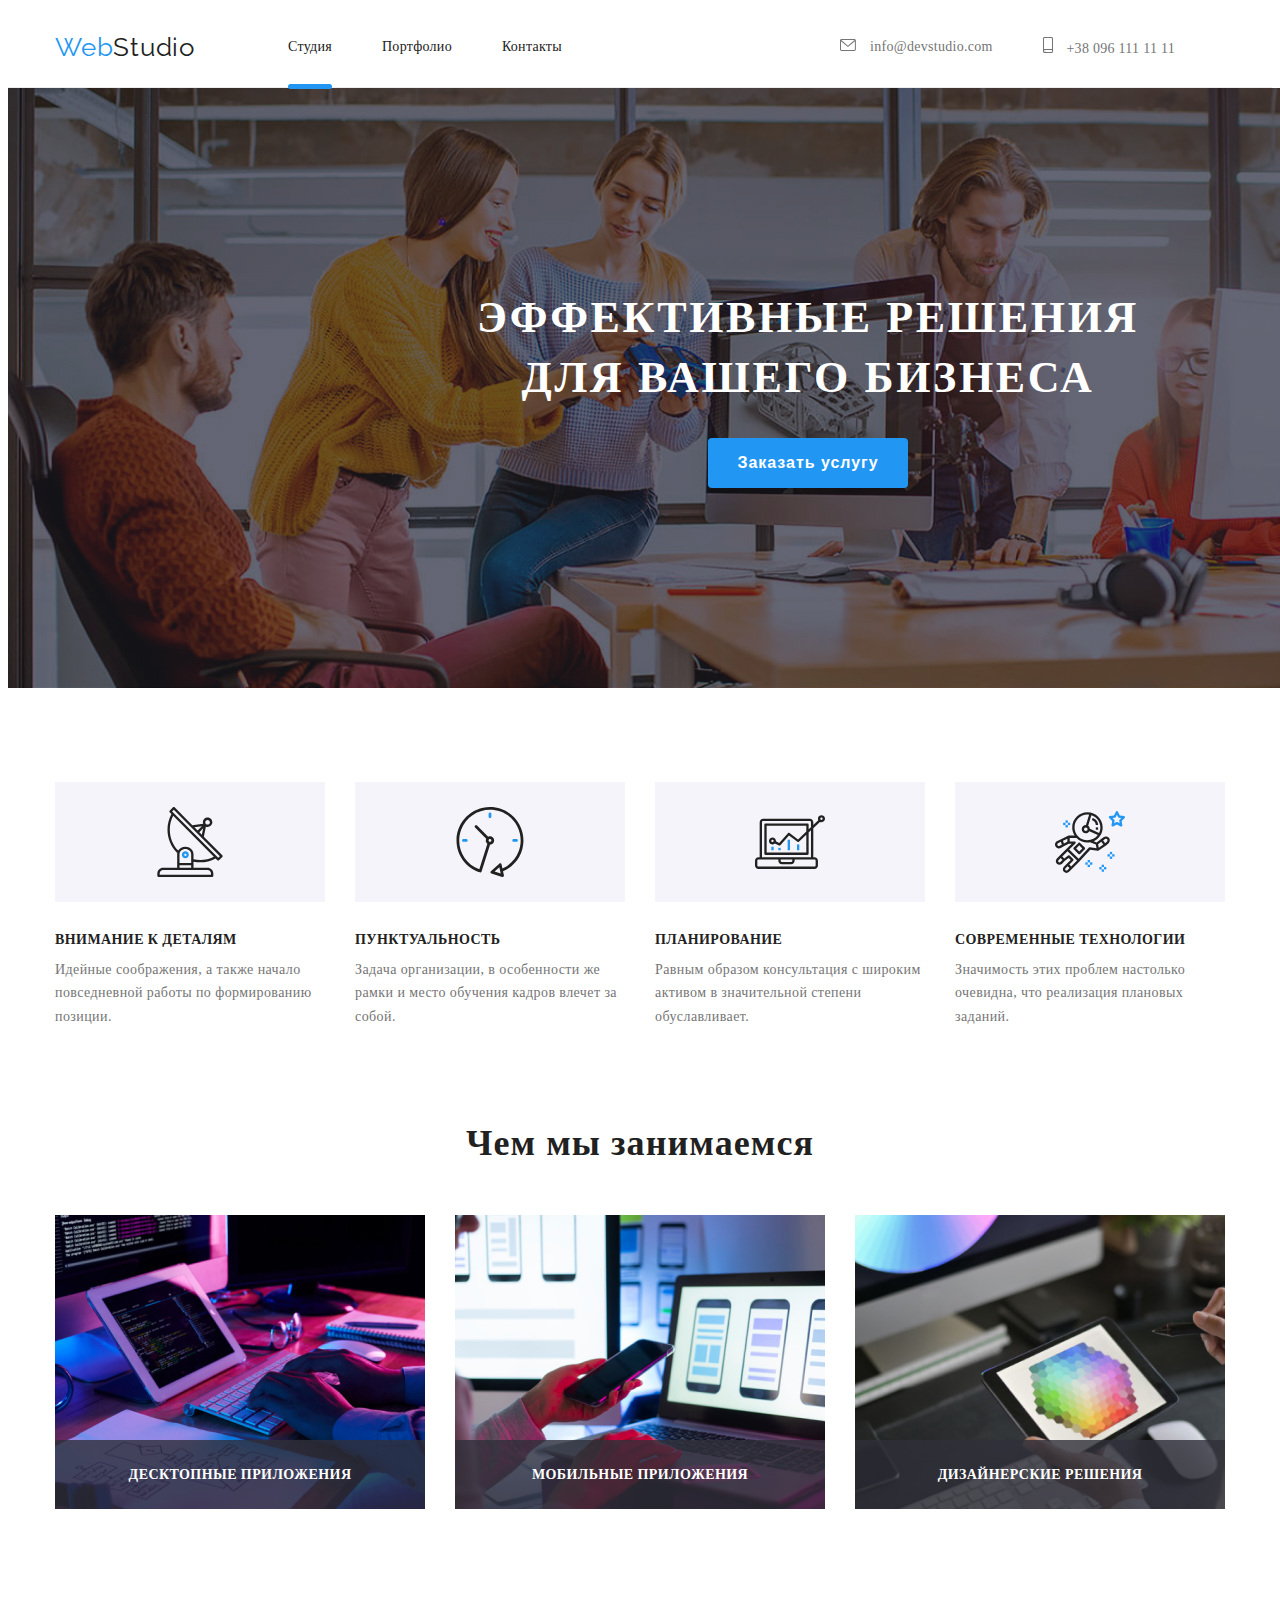
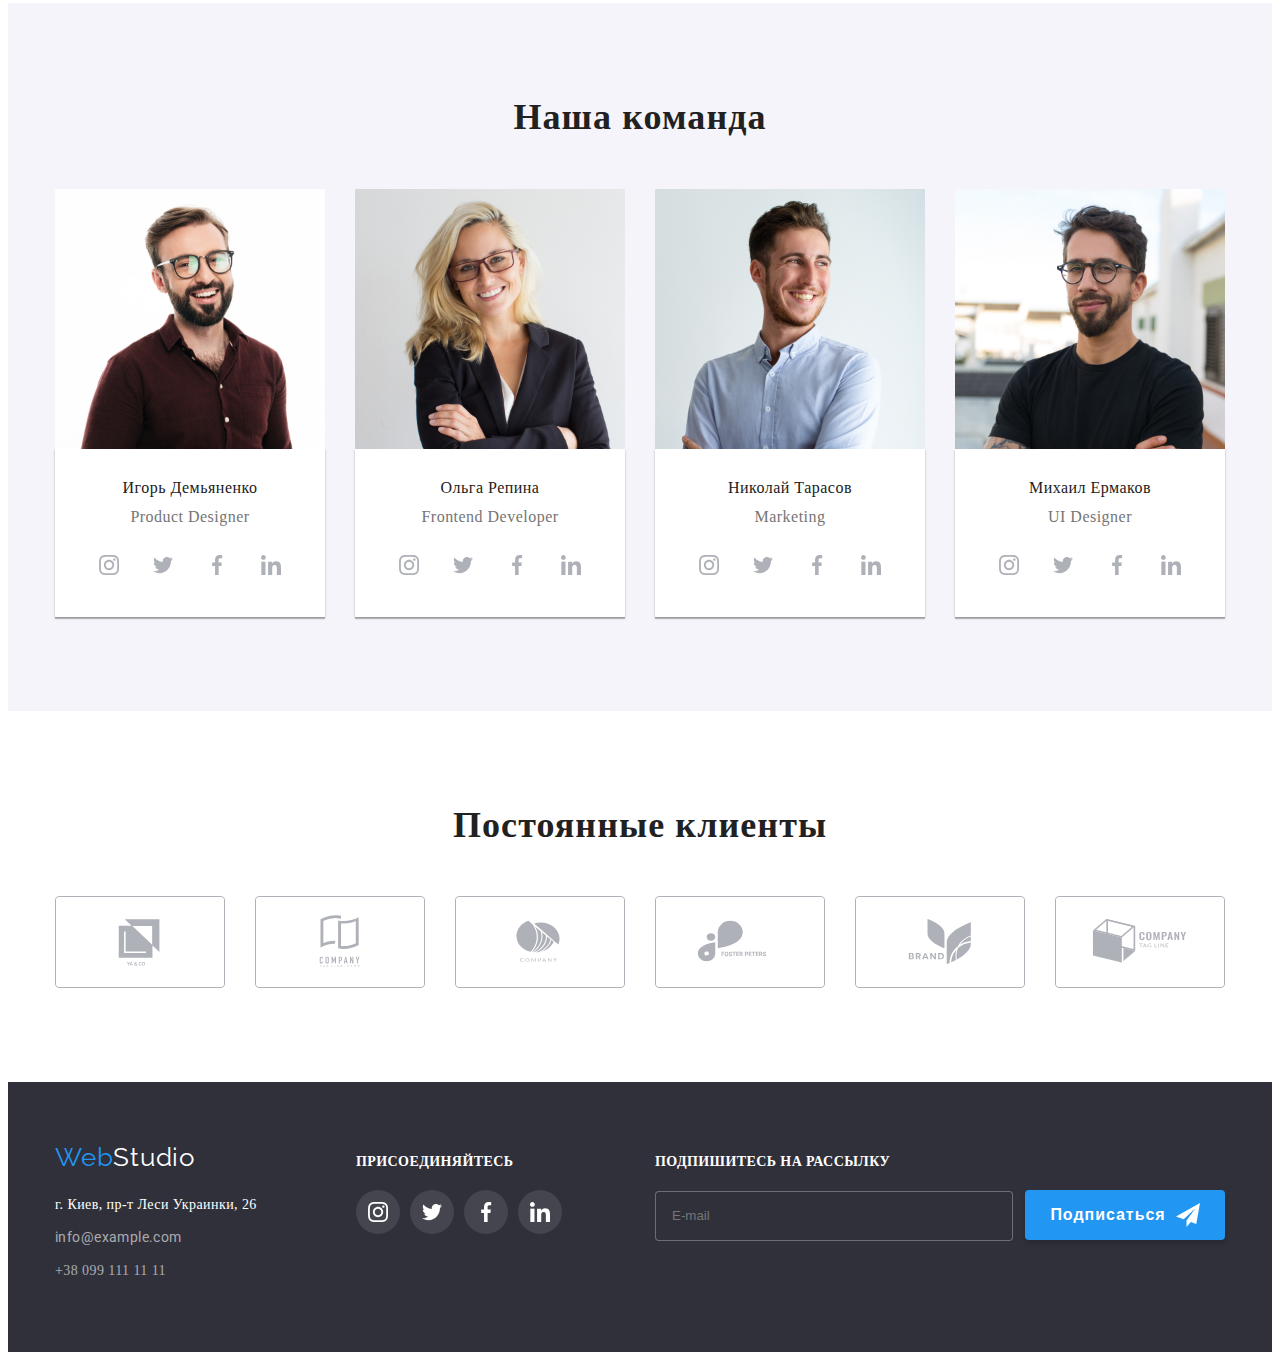
==== index.html @ 3a4ba3d2 "SASS start" ====
<!DOCTYPE html>
<html lang="en">
  <head>
    <meta charset="UTF-8" />
    <meta http-equiv="X-UA-Compatible" content="IE=edge" />
    <meta name="viewport" content="width=<device-width>, initial-scale=1.0" />
    <title>Document</title>
    <link
      rel="stylesheet"
      href="https://cdnjs.cloudflare.com/ajax/libs/modern-normalize/1.1.0/modern-normalize.min.css"
      integrity="sha512-wpPYUAdjBVSE4KJnH1VR1HeZfpl1ub8YT/NKx4PuQ5NmX2tKuGu6U/JRp5y+Y8XG2tV+wKQpNHVUX03MfMFn9Q=="
      crossorigin="anonymous"
      referrerpolicy="no-referrer"
    />
    <link
      href="https://fonts.googleapis.com/css2?family=Raleway:wght@700&family=Roboto:wght@400;500;700;900&display=swap"
      rel="stylesheet"
    />
    <link rel="stylesheet" href="./css/main.min.css"/>
  </head>
  <body>
      <header class="header">
      <div class="conteiner">
        <div class="header__wrap">
          <a class="logo link" href="WebStudio"
            >Web<span class="logo__text">Studio</span>
          </a>
          <nav class="header__nav">
            <ul class="header__nav-list list">
              <li class="header__nav-item link current">
                <a href="./index.html" class="header__nav-link link current"
                  >Студия</a
                >
              </li>
              <li class="header__nav-item link">
                <a href="./portfolio.html" class="header__nav-link link "
                  >Портфолио</a
                >
              </li>
              <li class="header__nav-item link">
                <a href="" class="header__nav-link link">Контакты</a>
              </li>
            </ul>
          </nav>
          <ul class="header__contacts list">
            <li>
              <a class="header__contacts-link link" href="mailto:info@devstudio.com">
                <svg class="header-icon" width="16" height="12">
                  <use href="./img/icons.svg#icon-envelope"></use>
                </svg>
                info@devstudio.com
              </a>
            </li>
            <li>
              <a class="header__contacts-link link" href="tel:+380961111111">
                <svg class="header-icon" width="10" height="16">
                  <use href="./img/icons.svg#icon-smartphone"></use>
                </svg>
                +38 096 111 11 11
              </a>
            </li>
          </ul>
        </div>
      </div>
    </header>
    <main>
      <div class="hero-right">
        <section class="hero">
          <h1 class="hero__title">Эффективные решения для вашего бизнеса</h1>
          <button class="hero-btn" type="button" data-modal-open>
            Заказать услугу
          </button>
        </section>
      </div>
      <section class="plan">
        <div class="conteiner">
          <h2 class="visually-hidden">Примеры работ</h2>

          <ul class="plan-list">
            <li class="plan-list__item list">
              <div class="plan-list__item-box">
                <svg class="comics-item-icon" width="70" height="70">
                  <use href="./img/icons.svg#icon-antenna"></use>
                </svg>
              </div>

              <h3 class="plan-list__item-pre-text">Внимание к деталям</h3>
              <p class="plan-list__item-text">
                Идейные соображения, а также начало повседневной работы по
                формированию позиции.
              </p>
            </li>
            <li class="plan-list__item list">
              <div class="plan-list__item-box">
                <svg class="comics-item-icon" width="70" height="70">
                  <use href="./img/icons.svg#icon-clock"></use>
                </svg>
              </div>
              <h3 class="plan-list__item-pre-text">Пунктуальность</h3>
              <p class="plan-list__item-text">
                Задача организации, в особенности же рамки и место обучения
                кадров влечет за собой.
              </p>
            </li>
            <li class="plan-list__item list">
              <div class="plan-list__item-box">
                <svg class="comics-item-icon" width="70" height="70">
                  <use href="./img/icons.svg#icon-diagram"></use>
                </svg>
              </div>
              <h3 class="plan-list__item-pre-text">Планирование</h3>
              <p class="plan-list__item-text">
                Равным образом консультация с широким активом в значительной
                степени обуславливает.
              </p>
            </li>
            <li class="plan-list__item list">
              <div class="plan-list__item-box">
                <svg class="comics-item-icon" width="70" height="70">
                  <use href="./img/icons.svg#icon-astronaut"></use>
                </svg>
              </div>
              <h3 class="plan-list__item-pre-text">Современные технологии</h3>
              <p class="plan-list__item-text">
                Значимость этих проблем настолько очевидна, что реализация
                плановых заданий.
              </p>
            </li>
          </ul>
        </div>
      </section>
      <section class="pikchers-link">
        <div class="conteiner">
          <h2 class="comand__title">Чем мы занимаемся</h2>
          <ul class="pikchers">
            <li class="pikchers__link list">
              <div class="pikchers__link-wrap">
              <img
                class="pikchers__link-photo"
                src="./img/img1.jpg"
                alt="фото компа"
                width="370"
              />
              <p class="pikchers__link-text">Десктопные приложения</p>
              </div>
            </li>
            <li class="pikchers__link list">
          <div class="pikchers__link-wrap">
              <img
                class="pikchers__link-photo"
                src="./img/img22.jpg"
                alt="фото мобильного телефона"
                width="370"
              />
              <p class="pikchers__link-text">Мобильные приложения</p>
              </div>
            </li>
            <li class="apikchers__link list">
              <div class="pikchers__link-wrap">
              <img
                class="pikchers__link-photo"
                src="./img/img33.jpg"
                alt="фото планшета"
                width="370"
              />
              <p class="pikchers__link-text">Дизайнерские решения</p>
              </div>
            </li>
          </ul>
        </div>
      </section>
      <section class="comand">
        <div class="conteiner">
          <p class="comand__title">Наша команда</p>
          <ul class="comand-list">
            <li class="comand-list__item list">
              <img
                class="photo-two"
                src="./img/imgphoto1.jpg"
                alt="фото Игорь Демьяненко"
                width="270"
              />
              <div class="comand-list__item-wrap">
                <h3 class="comand-list__item-people">Игорь Демьяненко</h3>
                <p class="comand-list__item-profession">Product Designer</p>
                <ul class="comand-list__social list">
                  <li class="social__item">
                    <a href="" class="social__link">
                      <svg class="social__icon" width="20" height="20">
                        <use href="./img/icons.svg#icon-instagram"></use>
                      </svg>
                    </a>
                  </li>
                  <li class="social__item">
                    <a href="" class="social__link">
                      <svg class="social__icon" width="20" height="20">
                        <use href="./img/icons.svg#icon-twitter"></use>
                      </svg>
                    </a>
                  </li>
                  <li class="social__item">
                    <a href="" class="social__link">
                      <svg class="social__icon" width="20" height="20">
                        <use href="./img/icons.svg#icon-facebook1"></use>
                      </svg>
                    </a>
                  </li>
                  <li class="social__item">
                    <a href="" class="social__link">
                      <svg class="social__icon" width="20" height="20">
                        <use href="./img/icons.svg#icon-linkedin"></use>
                      </svg>
                    </a>
                  </li>
                </ul>
              </div>
            </li>
            <li class="comand-list__item list">
              <img
                class="photo-two"
                src="./img/imgphoto2.jpg"
                alt="фото Ольги Репиной"
                width="270"
              />
              <div class="comand-list__item-wrap">
                <h3 class="comand-list__item-people">Ольга Репина</h3>
                <p class="comand-list__item-profession">Frontend Developer</p>
                <ul class="comand-list__social list">
                  <li class="social__item">
                    <a href="" class="social__link">
                      <svg class="social__icon" width="20" height="20">
                        <use href="./img/icons.svg#icon-instagram"></use>
                      </svg>
                    </a>
                  </li>
                  <li class="social__item">
                    <a href="" class="social__link">
                      <svg class="social__icon" width="20" height="20">
                        <use href="./img/icons.svg#icon-twitter"></use>
                      </svg>
                    </a>
                  </li>
                  <li class="social__item">
                    <a href="" class="social__link">
                      <svg class="social__icon" width="20" height="20">
                        <use href="./img/icons.svg#icon-facebook1"></use>
                      </svg>
                    </a>
                  </li>
                  <li class="social__item">
                    <a href="" class="social__link">
                      <svg class="social__icon" width="20" height="20">
                        <use href="./img/icons.svg#icon-linkedin"></use>
                      </svg>
                    </a>
                  </li>
                </ul>
              </div>
            </li>
            <li class="comand-list__item list">
              <img
                class="photo-two"
                src="img/imgphoto3.jpg"
                alt="фото Николая Тарасова"
                width="270"
              />
              <div class="comand-list__item-wrap">
                <h3 class="comand-list__item-people">Николай Тарасов</h3>
                <p class="comand-list__item-profession">Marketing</p>
                <ul class="comand-list__social list">
                  <li class="social__item">
                    <a href="" class="social__link">
                      <svg class="social__icon" width="20" height="20">
                        <use href="./img/icons.svg#icon-instagram"></use>
                      </svg>
                    </a>
                  </li>
                  <li class="social__item">
                    <a href="" class="social__link">
                      <svg class="social__icon" width="20" height="20">
                        <use href="./img/icons.svg#icon-twitter"></use>
                      </svg>
                    </a>
                  </li>
                  <li class="social__item">
                    <a href="" class="social__link">
                      <svg class="social__icon" width="20" height="20">
                        <use href="./img/icons.svg#icon-facebook1"></use>
                      </svg>
                    </a>
                  </li>
                  <li class="social__item">
                    <a href="" class="social__link">
                      <svg class="social__icon" width="20" height="20">
                        <use href="./img/icons.svg#icon-linkedin"></use>
                      </svg>
                    </a>
                  </li>
                </ul>
              </div>
            </li>
            <li class="comand-list__item list">
              <img
                class="photo-two"
                src="img/imgphoto4.jpg"
                alt="фото Михаила Ермакова"
                width="270"
              />
              <div class="comand-list__item-wrap">
                <h3 class="comand-list__item-people">Михаил Ермаков</h3>
                <p class="comand-list__item-profession">UI Designer</p>
                <ul class="comand-list__social list">
                  <li class="social__item">
                    <a href="" class="social__link">
                      <svg class="social__icon" width="20" height="20">
                        <use href="./img/icons.svg#icon-instagram"></use>
                      </svg>
                    </a>
                  </li>
                  <li class="social__item">
                    <a href="" class="social__link">
                      <svg class="social__icon" width="20" height="20">
                        <use href="./img/icons.svg#icon-twitter"></use>
                      </svg>
                    </a>
                  </li>
                  <li class="social__item">
                    <a href="" class="social__link">
                      <svg class="social__icon" width="20" height="20">
                        <use href="./img/icons.svg#icon-facebook1"></use>
                      </svg>
                    </a>
                  </li>
                  <li class="social__item">
                    <a href="" class="social__link">
                      <svg class="social__icon" width="20" height="20">
                        <use href="./img/icons.svg#icon-linkedin"></use>
                      </svg>
                    </a>
                  </li>
                </ul>
              </div>
            </li>
          </ul>
        </div>
      </section>
      <section class="client">
        <div class="conteiner">
          <h2 class="comand__title">Постоянные клиенты</h2>
          <ul class="client-constant list">
            <li class="client-constant__iteam">
              <a href="" class="client-constant__iteam-link">
                <svg class="client-constant__iteam-icon" width="106" height="60">
                  <use href="./img/icons.svg#icon-client1"></use>
                </svg>
              </a>
            </li>
            <li class="client-constant__iteam">
              <a href="" class="client-constant__iteam-link">
                <svg class="client-constant__iteam-icon" width="106" height="60">
                  <use href="./img/icons.svg#icon-client2"></use>
                </svg>
              </a>
            </li>
            <li class="client-constant__iteam">
              <a href="" class="client-constant__iteam-link">
                <svg class="client-constant__iteam-icon" width="106" height="60">
                  <use href="./img/icons.svg#icon-client3"></use>
                </svg>
              </a>
            </li>
            <li class="client-constant__iteam">
              <a href="" class="client-constant__iteam-link">
                <svg class="client-constant__iteam-icon" width="106" height="60">
                  <use href="./img/icons.svg#icon-client4"></use>
                </svg>
              </a>
            </li>
            <li class="client-constant__iteam">
              <a href="" class="client-constant__iteam-link">
                <svg class="client-constant__iteam-icon" width="106" height="60">
                  <use href="./img/icons.svg#icon-client5"></use>
                </svg>
              </a>
            </li>
            <li class="client-constant__iteam">
              <a href="" class="client-constant__iteam-link">
                <svg class="client-constant__iteam-icon" width="106" height="60">
                  <use href="./img/icons.svg#icon-client6"></use>
                </svg>
              </a>
            </li>
          </ul>
        </div>
      </section>
    </main>
    <footer class="footer">
        <div class="footer-conteiner">
            <div class="footer__adress">
                <a class="logo link" href="WebStudio">Web<span class="logo__footer">Studio</span></a>
                <address class="footer-contact">
                    <ul class="footer-contact__item list">
                        <li class="footer-contact__link">
                            г. Киев, пр-т Леси Украинки, 26 <br />
                        </li>
                        <li class="footer-contact__link">
                            <a class="address-header-mailto link" href="mailto:info@example.com">info@example.com</a><br />
                        </li>
                        <li class="footer-contact__link">
                            <a class="address-header-tel link" href="tel:+380991111111">+38 099 111 11 11</a>
                        </li>
                    </ul>
            </div>
    
    
            <div class="footer-social">
                <h2 class="footer-social__text">присоединяйтесь</h2>
                <ul class="footer-item list ">
                    <li class="footer-item__list">
                        <a href="" class="footer-item__list-wrap">
                            <svg class="address-icons-icon" width="20" height="20">
                                <use href="./img/icons.svg#icon-instagram">
                                </use>
                            </svg>
                        </a>
                    </li>
                    <li class="footer-item__list">
                        <a href="" class="footer-item__list-wrap">
                            <svg class="address-icons-icon" width="20" height="20">
                                <use href="./img/icons.svg#icon-twitter">
                                </use>
                            </svg>
                        </a>
                    </li>
                    <li class="footer-item__list">
                        <a href="" class="footer-item__list-wrap">
                            <svg class="address-icons-icon" width="20" height="20">
                                <use href="./img/icons.svg#icon-facebook1">
                                </use>
                            </svg>
                        </a>
                    </li>
                    <li class="footer-item__list">
                        <a href="" class="footer-item__list-wrap">
                            <svg class="address-icons-icon" width="20" height="20">
                                <use href="./img/icons.svg#icon-linkedin">
                                </use>
                            </svg>
                        </a>
                    </li>
                </ul>
            </div>
            <div class="footer-email">
              <h2 class="footer-social__text">Подпишитесь на рассылку</h2>
              <div class="footer-email__item">
              <input
               type="text"
               name placeholder="E-mail"
               class="input-mailing">
                <button type="submit"class=" hero-btn" >Подписаться
                <svg class="address-icons-plane" width="24" height="24">
                                <use href="./img/icons.svg#icon-plane">
                                </use>
                            </svg>
                            </button>
              </div>
        </div>
    </footer>
    
    <div class="backdrope is-hidden" data-modal>
      <div class="modal">
        <button data-modal-close type="button" class="modal-close">
          <svg class="close-icon" width="18" height="18">
            <use href="./img/icons.svg#icon-close"></use>
          </svg>
        </button>


        <!-- Заполнение модального окна --->


        <p class="modal__title">Оставьте свои данные, мы вам перезвоним</p>
        <form action="#" class="modal-form">
          <div class="modal-form-field">
          <label for="user-name" class="modal__title-input-text">Имя</label>
          
          <div class="modal__title-input-team">
          <input
          type="text"
          minlength="2"
          name="user-name"
          class="modal__title-input-link"
          required="required"
          placeholder=""
          id="user-name"
          />
          <svg class="modal__title-input-icon" width="18" height="18">
            <use href="./img/icons.svg#icon-person">
            </use>
          </svg>
          </div>
          
          <label class="modal__title-input-text">Телефон
            <div class="modal__title-input-team">
          <input
          type="tel"
          name="user-tel"
          class="modal__title-input-link"
          required="required"
          placeholder=""
          />
          <svg class="modal__title-input-icon" width="18" height="18">
            <use href="./img/icons.svg#icon-telefon">
            </use>
          </svg>
          </div>
          </label>
          <div>
          <label for="user-email" class="modal__title-input-text">Почта</label>
          <div class="modal__title-input-team">
          <input
          type="text"
          name="user-email"
          class="modal__title-input-link"
          placeholder=""
          id="user-email"
          />
          <svg class="modal__title-input-icon" width="18" height="18">
            <use href="./img/icons.svg#icon-envelopblack">
            </use>
          </svg>
          </div>
          </div>
          

          <label for="user-text" class="modal__title-input-text">Комментарий</label>
          <div class="modal__title-input-team">
          <textarea 
          name="user-text" 
          id="user-text"
          class="modal__title-link-text"
          placeholder="Введите текст"
          ></textarea>
          </div>
          <div class="modal__title-field">

              <input
                type="checkbox"
                name="policy"
                class="modal-check visually-hidden"
                id="modal-check"
              />
              <label for="modal-check" class="modal__check-text">Соглашаюсь с рассылкой и принимаю
           <a class="modal__check-text-color" href="">Условия договора</a></label>
          </div>
          <button type="submit" class="hero-btn-btn">Отправить</button>
        </form>
      </div>
    </div>
    
    <script src="./JS/modal.js"></script>
  </body>
</html>
---- css/main.min.css ----
:root{--main-title-color: #ffffff;--second-title-color: #2f303a;--first-text-color: #ffffff;--second-text-color: #212121;--third-text-color: #757575;--fourth-text-color: #212121;--six-text-color: rgba(255, 255, 255, 0.6);--first-button-color: #ffffff;--second-button-color: #2196f3;--first-header-text-color: #2196f3;--second-header-text-color: #212121;--transition: 0.25s cubic-bezier(0.6, -0.28, 0.735, 0.045)}.visually-hidden{position:absolute;width:1px;height:1px;margin:-1px;padding:0;overflow:hidden;border:0;clip:rect(0 0 0 0)}.list{list-style:none}.link{text-decoration:none}p,h1,h2,h3,h4,h5,h6{margin:0}ul{margin:0;padding:0}img{display:block;max-width:100%;height:auto}*,*::after,*::before{box-sizing:border-box}.conteiner{width:1200px;padding-left:15px;padding-right:15px;margin:0 auto}.conteiner{width:1200px;padding-left:15px;padding-right:15px;margin:0 auto}.comand__title{font-weight:bold;font-size:36px;line-height:1.16;text-align:center;letter-spacing:.03em;color:var(--second-text-color);justify-content:center;margin-bottom:50px}.hero-btn{font-weight:bold;font-size:16px;line-height:1.87;letter-spacing:.06em;color:var(--first-text-color);cursor:pointer;width:200px;height:50px;left:700px;top:430px;border-radius:4px;background:var(--second-button-color);box-shadow:0px 4px 4px rgba(0,0,0,.15);margin:0 auto;display:flex;border:none;justify-content:center;align-items:center;transition:.25s cubic-bezier(0.6, -0.28, 0.735, 0.045)}.hero-btn:hover,.hero-btn:focus{color:--first-button-color;background-color:--first-button-color}.hero-btn-btn{font-weight:bold;font-size:16px;line-height:1.87;letter-spacing:.06em;color:var(--first-text-color);cursor:pointer;width:200px;height:50px;left:700px;top:430px;border-radius:4px;background:var(--second-button-color);box-shadow:0px 4px 4px rgba(0,0,0,.15);margin:0 auto;display:flex;border:none;justify-content:center;align-items:center;transition:.25s cubic-bezier(0.6, -0.28, 0.735, 0.045);margin-top:30px}.backdrope{width:100vw;height:100vh;background-color:rgba(105,105,105,.301);position:fixed;top:0;left:0;opacity:1;transition:250ms,visibility 250ms}.backdrope.is-hidden .modal{transform:translate(-50%, -50%) scale(0.7)}.modal{padding:40px;width:528px;min-height:581px;background-color:var(--main-title-color);border-radius:4px;position:absolute;top:50%;left:50%;transform:scale(1) translate(-50%, -50%);transition:transform 250ms;box-sizing:border-box}.modal-close{position:absolute;top:10px;right:10px;width:30px;height:30px;background-color:transparent;border:1px solid #999;border-radius:50%;display:flex;align-items:center;justify-content:center;box-sizing:border-box;cursor:pointer;color:var(--second-button-color)}.modal-close:hover,.modal-close:focus{fill:currentColor;border:1px solid var(--accent-color)}.icon-close{position:absolute}.backdrope.is-hidden.modal{transform:scale(1.5)}.is-hidden{visibility:hidden;opacity:0;pointer-events:none}.modal{padding:40px}.modal__title{font-size:19px;font-weight:bold;line-height:1.15;text-align:center;letter-spacing:.03em;color:var(--second-header-text-color);margin-bottom:12px;display:inline-block}.modal__title-field{margin-bottom:70px;margin:0 auto;position:relative}.modal__title-input-icon{position:absolute;top:50%;transform:translateY(-50%);left:15px;transition:var(--transition)}.modal__title-input-link{width:100%;height:40px;border:1px solid rgba(33,33,33,.2);border-radius:4px;padding-right:41px;padding-left:39px;box-sizing:border-box;outline:none;background-color:transparent;color:teal;transition:var(--transition)}.modal__title-input-link:focus+.imput-icon{fill:var(--second-button-color)}.modal__title-input-link:focus{border-color:var(--second-button-color)}.modal__title-input-link::-moz-placeholder{font-size:14px;color:var(--second-header-text-color);opacity:.7}.modal__title-input-link:-ms-input-placeholder{font-size:14px;color:var(--second-header-text-color);opacity:.7}.modal__title-input-link::placeholder{font-size:14px;color:var(--second-header-text-color);opacity:.7}.modal__title-link-text{width:100%;height:120px;border:1px solid rgba(33,33,33,.2);border-radius:4px;padding:10px;outline:none;resize:none;box-sizing:border-box;background-color:transparent;color:teal;transition:var(--transition)}.modal__title-link-text:focus{border-color:var(--second-button-color)}.modal__title-link-text::-moz-placeholder{font-size:14px;color:var(--second-header-text-color);opacity:.7}.modal__title-link-text:-ms-input-placeholder{font-size:14px;color:var(--second-header-text-color);opacity:.7}.modal__title-link-text::placeholder{font-size:14px;color:var(--second-header-text-color);opacity:.7}.modal__title-input-team{position:relative}.modal-input::-moz-placeholder, .modal-text::-moz-placeholder{font-size:14px;color:var(--second-header-text-color);opacity:.7}.modal-input:-ms-input-placeholder, .modal-text:-ms-input-placeholder{font-size:14px;color:var(--second-header-text-color);opacity:.7}.modal-input::placeholder,.modal-text::placeholder{font-size:14px;color:var(--second-header-text-color);opacity:.7}.modal__title-input-team{margin-bottom:10px;margin-top:4px}.modal__title-input-text{font-size:12px;color:var(--third-text-color)}.modal__check-text-color{margin-left:5px;text-decoration:underline;-webkit-text-decoration-skip-ink:none;text-decoration-skip-ink:none;font-size:14px;line-height:1.7;letter-spacing:.03em;color:var(--first-header-text-color)}.modal__check-text{font-size:14px;line-height:1.7;letter-spacing:.03em;color:var(--third-text-color);display:flex;justify-content:center;align-items:center;box-sizing:border-box}.modal__check-text::before{content:"";width:16px;height:15px;border:2px solid #000;margin-right:5px;display:block;border-radius:2px}.modal-check:checked+.modal__check-text::before{background-image:url(../img/check.svg);background-position:center;background-size:cover;background-repeat:no-repeat;border:none}.logo{font-family:Raleway,cursive;font-size:26px;line-height:1.19;letter-spacing:.03em;color:var(--first-header-text-color)}.logo__text{font-family:Raleway,cursive;font-size:26px;line-height:1.19;letter-spacing:.03em;color:var(--second-text-color);margin-right:93px}.logo__footer{font-family:Raleway,cursive;font-size:26px;line-height:1.19;letter-spacing:.03em;color:var(--first-text-color)}.header__wrap{display:flex;align-items:center}.header{padding-top:24px;padding-bottom:24px;border-bottom:1px solid #ececec}.header__nav-list{display:flex;margin-left:auto;align-items:center}.header__nav-item{font-weight:500;font-size:14px;line-height:1.33;letter-spacing:.02em;margin-right:50px;transition:color 250ms linear,cubic-bezier(0.6, -0.28, 0.735, 0.045);position:relative}.header__nav-link.current::after{content:"";display:block;width:100%;height:5px;background-color:var(--second-button-color);border-radius:10px;position:absolute;bottom:-32px}.header__nav-link{color:var(--second-text-color);transition:var(--transition)}.header__nav-link:hover,.header__nav-link:focus{color:var(--first-header-text-color)}.header__nav-link.current::after{content:"";display:block;width:100%;height:5px;background-color:var(--second-button-color);border-radius:10px;position:absolute;bottom:-32px}.header__contacts{display:flex;margin-left:auto}.header__contacts-link{font-weight:500;font-size:14px;line-height:1.14;letter-spacing:.02em;color:var(--third-text-color);margin-right:50px}.header__contacts-link:hover,.header__contacts-link:focus{color:var(--first-header-text-color)}.header-list{color:var(--third-text-color)}.header-list:hover,.header-list:focus{color:var(--second-button-color)}.header-icon{fill:var(--third-text-color)}.header-icon{margin-right:10px;fill:currentColor}.hero-right{background-color:var(--second-title-color);background-image:linear-gradient(rgba(47, 48, 58, 0.4), rgba(47, 48, 58, 0.4)),url(../img/offic.jpg);background-repeat:no-repeat;background-position:center;background-size:cover;padding-top:200px;padding-bottom:200px;justify-content:center;box-sizing:border-box;width:1600px;margin:0 auto}.hero__title{font-weight:900;font-size:44px;line-height:1.36;text-align:center;letter-spacing:.06em;text-transform:uppercase;color:var(--first-text-color);max-width:696px;margin:0 auto;margin-bottom:30px}.plan{padding-top:94px;padding-bottom:94px}.plan-list__item-text{font-size:14px;line-height:1.71;letter-spacing:.03em;color:var(--third-text-color);max-width:270px}.plan-list__item:not(:last-child){margin-right:30px}.plan-list{outline:1 px solid tomato;display:flex}.plan-list__item-pre-text{font-weight:bold;font-size:14px;line-height:1.14;letter-spacing:.03em;text-transform:uppercase;color:var(--second-text-color);margin-bottom:10px;margin-top:30px}.plan-list__item-box{display:flex;justify-content:center;align-items:center;width:270px;height:120px;background-color:#f5f4fa}.pikchers-link{padding-bottom:94px}.pikchers{display:flex}.pikchers__link:not(:last-child){margin-right:30px;position:relative}.pikchers__link-wrap{position:relative}.pikchers__link-text{position:absolute;font-weight:bold;font-size:14px;line-height:1.1;text-align:center;letter-spacing:.03em;text-transform:uppercase;color:var(--first-text-color);background-color:rgba(47,48,58,.8);bottom:0;width:100%;padding:27px 0px}.comand-list{display:flex;margin:0;margin-left:-30px}.comand-list>.comand-list__item{margin-left:30px;margin-top:50px;background-color:var(--main-title-color)}.comand-list>.comand-list__item{margin-left:30px;margin-top:0px;background-color:var(--main-title-color)}.comand-list__item-people{font-weight:500;font-size:16px;line-height:1.18;text-align:center;letter-spacing:.03em;color:var(--second-text-color);margin-bottom:10px}.comand-list__item-profession{font-size:16px;line-height:1.18;text-align:center;letter-spacing:.03em;color:var(--third-text-color);margin-bottom:16px}.comand-list__item-wrap{padding-top:30px;padding-bottom:30px;box-shadow:0px 1px 3px rgba(0,0,0,.12),0px 1px 1px rgba(0,0,0,.14),0px 2px 1px rgba(0,0,0,.2)}.comand-list__social{display:flex;justify-content:center}.social__item{width:44px;height:44px}.social__item+.social__item{margin-left:10px}.social__link{width:100%;height:100%;border-radius:50%;display:flex;justify-content:center;align-items:center;background-color:var(--main-title-color);color:#afb1b8;transition:var(--transition)}.social__link:hover,.social__link:focus{background-color:var(--second-button-color);color:var(--main-title-color)}.social__icon{fill:currentColor}.comand{padding-bottom:94px;padding-top:94px;background-color:#f5f4fa;box-sizing:border-box}.client{padding-top:94px;padding-bottom:94px;background-color:var(--main-title-color)}.client-constant__iteam{width:170px;height:92px;border:1px solid #afb1b8;border-radius:4px;transition:var(--transition)}.client-constant__iteam:hover,.client-constant__iteam:focus{border-color:var(--second-button-color)}.client-constant{display:flex;justify-content:center}.client-constant__iteam-link{width:100%;height:100%;border-radius:4px;display:flex;align-items:center;justify-content:center;border:none;background-color:var(--main-title-color);color:#afb1b8;transition:var(--transition)}.client-constant__iteam-link:hover,.client-constant__iteam-link:focus{background-color:var(--main-title-color);color:var(--second-button-color)}.client-constant__iteam-icon{fill:currentColor}.client-constant__iteam:not(:last-child){margin-right:30px}.footer{padding-top:60px;padding-bottom:60px;background-color:var(--second-title-color)}.footer-contact{font-style:normal;font-weight:normal;font-size:14px;line-height:1.71;letter-spacing:.03em;color:var(--first-text-color);margin-top:20px}.address-header-mailto{font-family:Roboto;font-size:14px;line-height:1.71;letter-spacing:.03em;color:var(--six-text-color)}.footer__adress{width:231px}.footer-social{margin-left:70px}.address-header-tel{font-size:14px;line-height:1.71;letter-spacing:.03em;color:var(--six-text-color);margin-top:90px}.footer-contact__link{margin-bottom:9px}.footer-conteiner{display:flex;align-items:baseline;width:1200px;padding-left:15px;padding-right:15px;margin:0 auto}.footer-social__text{display:flex;margin-bottom:20px;font-weight:bold;font-size:14px;line-height:1.14;letter-spacing:.03em;text-transform:uppercase;color:var(--first-text-color)}.footer-item__list-wrap{width:100%;height:100%;border-radius:50%;display:flex;justify-content:center;align-items:center;background-color:rgba(255,255,255,.1);color:#fff;transition:var(--transition);color:250ms linear,cubic-bezier(0.6, -0.28, 0.735, 0.045)}.footer-item__list-wrap:hover,.footer-item__list-wrap:focus{background-color:var(--second-button-color);color:var(--main-title-color)}.address-icons-icon{fill:currentColor}.footer-item__list{width:44px;height:44px}.footer-item__list+.footer-item__list{margin-left:10px}.footer-item{display:flex;justify-content:center}.footer-email{width:570px;height:86px;box-sizing:border-box;margin:12px 0 0 auto}.footer-email__item{display:flex;align-items:baseline}.input-mailing{width:358px;height:50px;border:1px solid rgba(255,255,255,.3);border-radius:4px;background-color:var(--second-title-color);color:rgba(255,255,255,.6);margin-right:12px;padding-left:16px}.address-icons-plane{margin-left:10px;fill:var(--main-title-color)}.about-our-project{font-size:18px;line-height:2;letter-spacing:.06em;color:var(--second-text-color)}.about-project{font-size:16px;line-height:1.87;letter-spacing:.03em;color:var(--third-text-color);margin-top:4px}.container-card{width:1170px;padding-left:15px;padding-right:15px;margin-left:auto;margin-right:auto;background-color:var(--main-title-color)}.card-set{padding:0;margin:0;display:flex;flex-wrap:wrap;margin-left:-30px;margin-top:-30px}.card-set>.item{flex-basis:calc(100% / 3 - 30px);margin-left:30px;margin-top:30px}.card-content{padding-left:24px;padding-bottom:20px;padding-top:20px;background-color:var(--main-title-color);border:1px solid #eee}.button-nav:hover{box-shadow:0px 1px 1px rgba(0,0,0,.12),0px 4px 4px rgba(0,0,0,.06),1px 4px 6px rgba(0,0,0,.16)}.portfolio-text{position:absolute;top:0;left:0;font-size:16px;color:#fff;line-height:1.5;padding:63px 24px;background-color:rgba(33,150,243,.9);height:100%;box-sizing:border-box;transform:translateY(100%);transition:var(--transition)}.item{position:relative}.item:hover .portfolio-text{transform:translateY(0)}.item:hover{box-shadow:0px 3px 1px rgba(0,0,0,.1),0px 1px 2px rgba(0,0,0,.08),0px 2px 2px rgba(0,0,0,.12)}.masters-item-wrap{position:relative;overflow:hidden}.btn{display:flex;justify-content:center;margin-bottom:50px}.button{padding-top:94px;padding-bottom:94px}.button-nav{font-family:inherit;font-style:inherit;font-weight:500;font-size:16px;line-height:1.62;letter-spacing:.03em;cursor:pointer;border-radius:4px;margin-right:8px;border:none;padding-left:22px;padding-right:22px;padding-top:6px;padding-bottom:6px;transition:var(--transition)}.button-nav:hover,.button-nav:focus,.button-nav .active{color:var(--first-text-color);background-color:var(--second-button-color)}/*# sourceMappingURL=main.min.css.map */
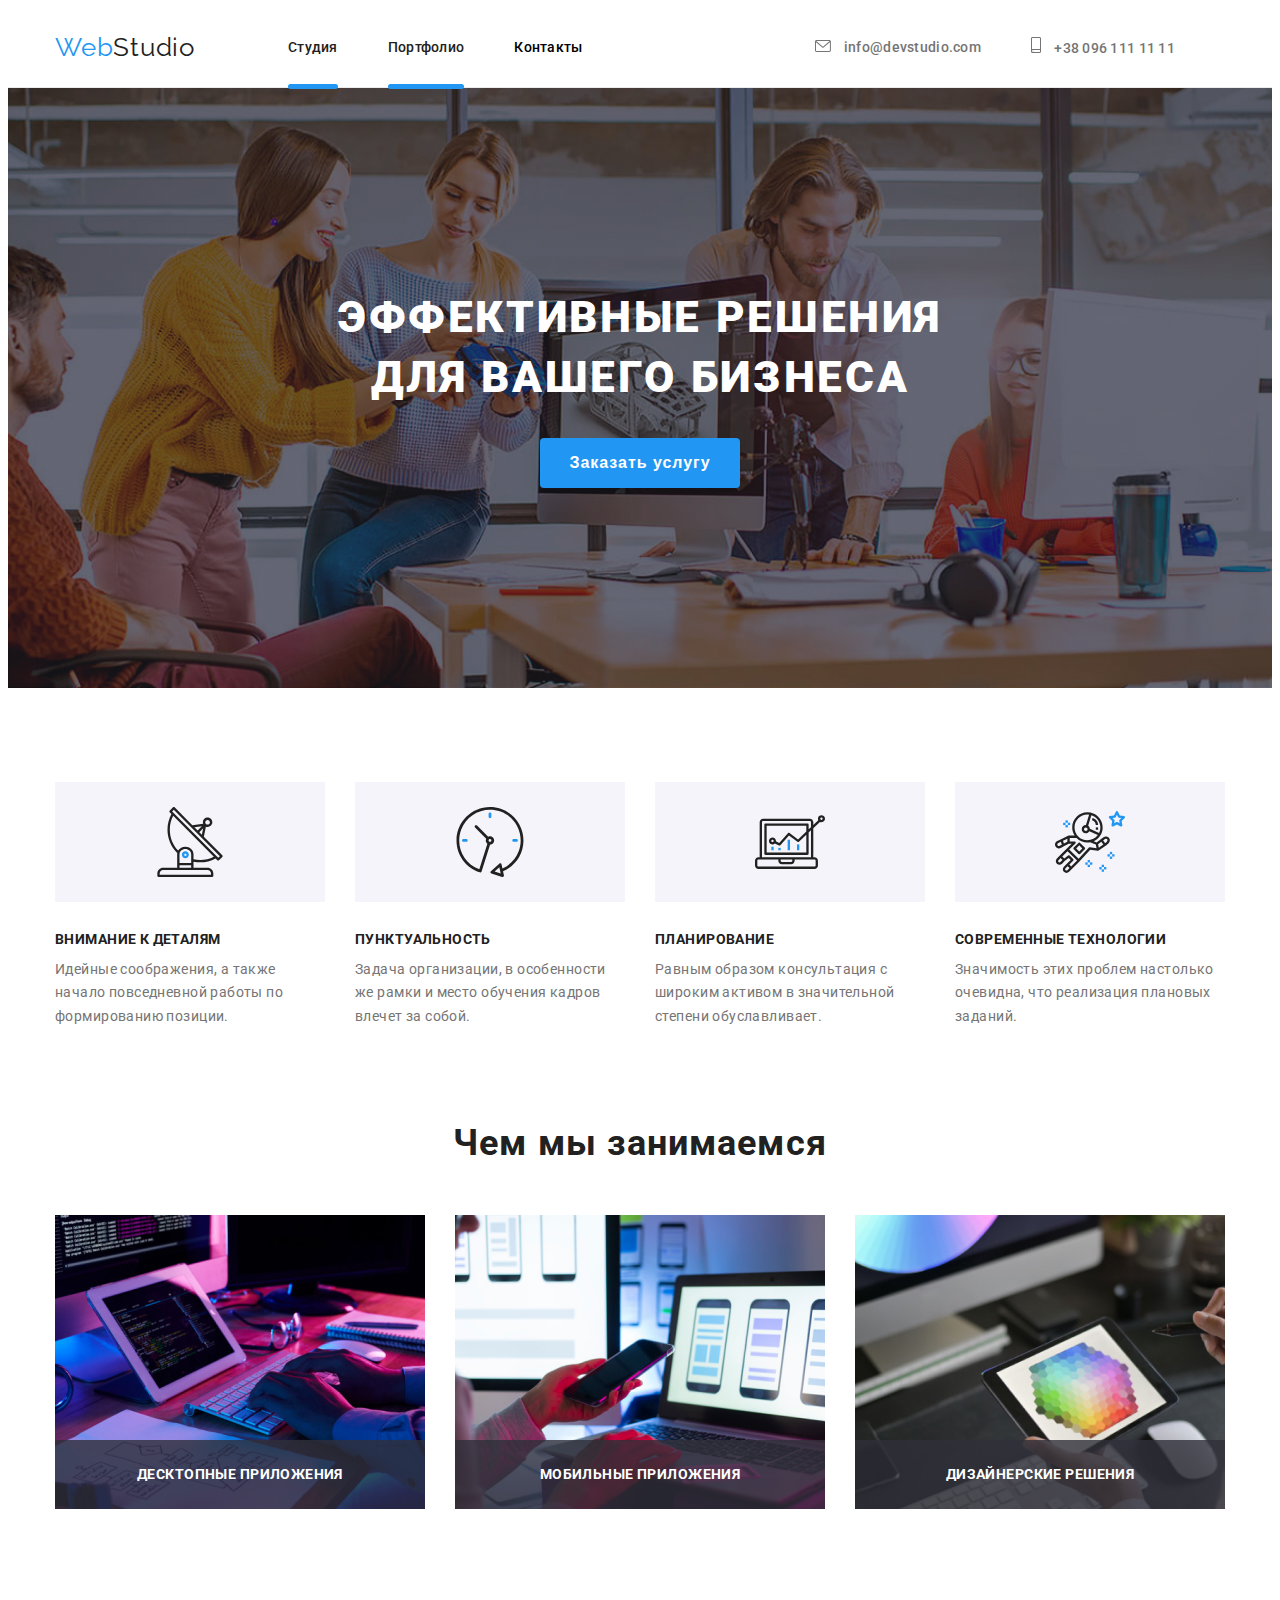
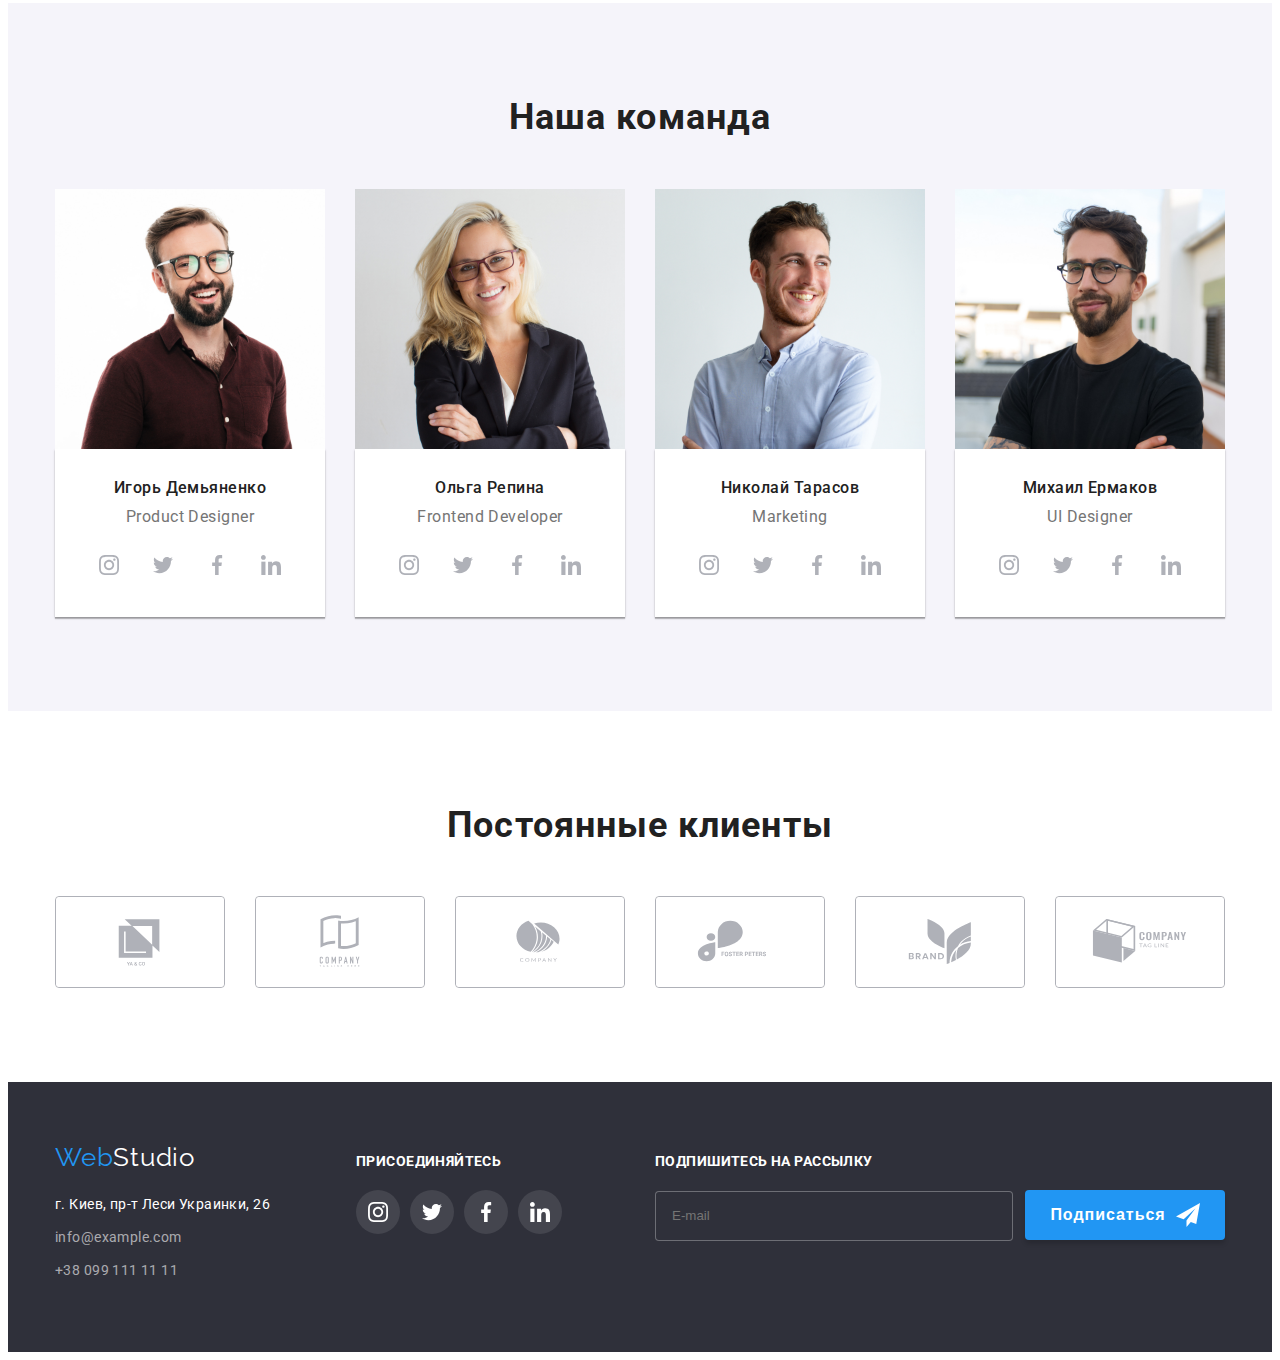
==== commit 687a826e: "corrects font" ====
--- a/index.html
+++ b/index.html
@@ -38,7 +38,7 @@
                 >
               </li>
               <li class="header__nav-item link">
-                <a href="" class="header__nav-link link">Контакты</a>
+                <a href="" class="header__nav-team link">Контакты</a>
               </li>
             </ul>
           </nav>
--- a/css/main.min.css
+++ b/css/main.min.css
@@ -1 +1 @@
-:root{--main-title-color: #ffffff;--second-title-color: #2f303a;--first-text-color: #ffffff;--second-text-color: #212121;--third-text-color: #757575;--fourth-text-color: #212121;--six-text-color: rgba(255, 255, 255, 0.6);--first-button-color: #ffffff;--second-button-color: #2196f3;--first-header-text-color: #2196f3;--second-header-text-color: #212121;--transition: 0.25s cubic-bezier(0.6, -0.28, 0.735, 0.045)}.visually-hidden{position:absolute;width:1px;height:1px;margin:-1px;padding:0;overflow:hidden;border:0;clip:rect(0 0 0 0)}.list{list-style:none}.link{text-decoration:none}p,h1,h2,h3,h4,h5,h6{margin:0}ul{margin:0;padding:0}img{display:block;max-width:100%;height:auto}*,*::after,*::before{box-sizing:border-box}.conteiner{width:1200px;padding-left:15px;padding-right:15px;margin:0 auto}.conteiner{width:1200px;padding-left:15px;padding-right:15px;margin:0 auto}.comand__title{font-weight:bold;font-size:36px;line-height:1.16;text-align:center;letter-spacing:.03em;color:var(--second-text-color);justify-content:center;margin-bottom:50px}.hero-btn{font-weight:bold;font-size:16px;line-height:1.87;letter-spacing:.06em;color:var(--first-text-color);cursor:pointer;width:200px;height:50px;left:700px;top:430px;border-radius:4px;background:var(--second-button-color);box-shadow:0px 4px 4px rgba(0,0,0,.15);margin:0 auto;display:flex;border:none;justify-content:center;align-items:center;transition:.25s cubic-bezier(0.6, -0.28, 0.735, 0.045)}.hero-btn:hover,.hero-btn:focus{color:--first-button-color;background-color:--first-button-color}.hero-btn-btn{font-weight:bold;font-size:16px;line-height:1.87;letter-spacing:.06em;color:var(--first-text-color);cursor:pointer;width:200px;height:50px;left:700px;top:430px;border-radius:4px;background:var(--second-button-color);box-shadow:0px 4px 4px rgba(0,0,0,.15);margin:0 auto;display:flex;border:none;justify-content:center;align-items:center;transition:.25s cubic-bezier(0.6, -0.28, 0.735, 0.045);margin-top:30px}.backdrope{width:100vw;height:100vh;background-color:rgba(105,105,105,.301);position:fixed;top:0;left:0;opacity:1;transition:250ms,visibility 250ms}.backdrope.is-hidden .modal{transform:translate(-50%, -50%) scale(0.7)}.modal{padding:40px;width:528px;min-height:581px;background-color:var(--main-title-color);border-radius:4px;position:absolute;top:50%;left:50%;transform:scale(1) translate(-50%, -50%);transition:transform 250ms;box-sizing:border-box}.modal-close{position:absolute;top:10px;right:10px;width:30px;height:30px;background-color:transparent;border:1px solid #999;border-radius:50%;display:flex;align-items:center;justify-content:center;box-sizing:border-box;cursor:pointer;color:var(--second-button-color)}.modal-close:hover,.modal-close:focus{fill:currentColor;border:1px solid var(--accent-color)}.icon-close{position:absolute}.backdrope.is-hidden.modal{transform:scale(1.5)}.is-hidden{visibility:hidden;opacity:0;pointer-events:none}.modal{padding:40px}.modal__title{font-size:19px;font-weight:bold;line-height:1.15;text-align:center;letter-spacing:.03em;color:var(--second-header-text-color);margin-bottom:12px;display:inline-block}.modal__title-field{margin-bottom:70px;margin:0 auto;position:relative}.modal__title-input-icon{position:absolute;top:50%;transform:translateY(-50%);left:15px;transition:var(--transition)}.modal__title-input-link{width:100%;height:40px;border:1px solid rgba(33,33,33,.2);border-radius:4px;padding-right:41px;padding-left:39px;box-sizing:border-box;outline:none;background-color:transparent;color:teal;transition:var(--transition)}.modal__title-input-link:focus+.imput-icon{fill:var(--second-button-color)}.modal__title-input-link:focus{border-color:var(--second-button-color)}.modal__title-input-link::-moz-placeholder{font-size:14px;color:var(--second-header-text-color);opacity:.7}.modal__title-input-link:-ms-input-placeholder{font-size:14px;color:var(--second-header-text-color);opacity:.7}.modal__title-input-link::placeholder{font-size:14px;color:var(--second-header-text-color);opacity:.7}.modal__title-link-text{width:100%;height:120px;border:1px solid rgba(33,33,33,.2);border-radius:4px;padding:10px;outline:none;resize:none;box-sizing:border-box;background-color:transparent;color:teal;transition:var(--transition)}.modal__title-link-text:focus{border-color:var(--second-button-color)}.modal__title-link-text::-moz-placeholder{font-size:14px;color:var(--second-header-text-color);opacity:.7}.modal__title-link-text:-ms-input-placeholder{font-size:14px;color:var(--second-header-text-color);opacity:.7}.modal__title-link-text::placeholder{font-size:14px;color:var(--second-header-text-color);opacity:.7}.modal__title-input-team{position:relative}.modal-input::-moz-placeholder, .modal-text::-moz-placeholder{font-size:14px;color:var(--second-header-text-color);opacity:.7}.modal-input:-ms-input-placeholder, .modal-text:-ms-input-placeholder{font-size:14px;color:var(--second-header-text-color);opacity:.7}.modal-input::placeholder,.modal-text::placeholder{font-size:14px;color:var(--second-header-text-color);opacity:.7}.modal__title-input-team{margin-bottom:10px;margin-top:4px}.modal__title-input-text{font-size:12px;color:var(--third-text-color)}.modal__check-text-color{margin-left:5px;text-decoration:underline;-webkit-text-decoration-skip-ink:none;text-decoration-skip-ink:none;font-size:14px;line-height:1.7;letter-spacing:.03em;color:var(--first-header-text-color)}.modal__check-text{font-size:14px;line-height:1.7;letter-spacing:.03em;color:var(--third-text-color);display:flex;justify-content:center;align-items:center;box-sizing:border-box}.modal__check-text::before{content:"";width:16px;height:15px;border:2px solid #000;margin-right:5px;display:block;border-radius:2px}.modal-check:checked+.modal__check-text::before{background-image:url(../img/check.svg);background-position:center;background-size:cover;background-repeat:no-repeat;border:none}.logo{font-family:Raleway,cursive;font-size:26px;line-height:1.19;letter-spacing:.03em;color:var(--first-header-text-color)}.logo__text{font-family:Raleway,cursive;font-size:26px;line-height:1.19;letter-spacing:.03em;color:var(--second-text-color);margin-right:93px}.logo__footer{font-family:Raleway,cursive;font-size:26px;line-height:1.19;letter-spacing:.03em;color:var(--first-text-color)}.header__wrap{display:flex;align-items:center}.header{padding-top:24px;padding-bottom:24px;border-bottom:1px solid #ececec}.header__nav-list{display:flex;margin-left:auto;align-items:center}.header__nav-item{font-weight:500;font-size:14px;line-height:1.33;letter-spacing:.02em;margin-right:50px;transition:color 250ms linear,cubic-bezier(0.6, -0.28, 0.735, 0.045);position:relative}.header__nav-link.current::after{content:"";display:block;width:100%;height:5px;background-color:var(--second-button-color);border-radius:10px;position:absolute;bottom:-32px}.header__nav-link{color:var(--second-text-color);transition:var(--transition)}.header__nav-link:hover,.header__nav-link:focus{color:var(--first-header-text-color)}.header__nav-link.current::after{content:"";display:block;width:100%;height:5px;background-color:var(--second-button-color);border-radius:10px;position:absolute;bottom:-32px}.header__contacts{display:flex;margin-left:auto}.header__contacts-link{font-weight:500;font-size:14px;line-height:1.14;letter-spacing:.02em;color:var(--third-text-color);margin-right:50px}.header__contacts-link:hover,.header__contacts-link:focus{color:var(--first-header-text-color)}.header-list{color:var(--third-text-color)}.header-list:hover,.header-list:focus{color:var(--second-button-color)}.header-icon{fill:var(--third-text-color)}.header-icon{margin-right:10px;fill:currentColor}.hero-right{background-color:var(--second-title-color);background-image:linear-gradient(rgba(47, 48, 58, 0.4), rgba(47, 48, 58, 0.4)),url(../img/offic.jpg);background-repeat:no-repeat;background-position:center;background-size:cover;padding-top:200px;padding-bottom:200px;justify-content:center;box-sizing:border-box;width:1600px;margin:0 auto}.hero__title{font-weight:900;font-size:44px;line-height:1.36;text-align:center;letter-spacing:.06em;text-transform:uppercase;color:var(--first-text-color);max-width:696px;margin:0 auto;margin-bottom:30px}.plan{padding-top:94px;padding-bottom:94px}.plan-list__item-text{font-size:14px;line-height:1.71;letter-spacing:.03em;color:var(--third-text-color);max-width:270px}.plan-list__item:not(:last-child){margin-right:30px}.plan-list{outline:1 px solid tomato;display:flex}.plan-list__item-pre-text{font-weight:bold;font-size:14px;line-height:1.14;letter-spacing:.03em;text-transform:uppercase;color:var(--second-text-color);margin-bottom:10px;margin-top:30px}.plan-list__item-box{display:flex;justify-content:center;align-items:center;width:270px;height:120px;background-color:#f5f4fa}.pikchers-link{padding-bottom:94px}.pikchers{display:flex}.pikchers__link:not(:last-child){margin-right:30px;position:relative}.pikchers__link-wrap{position:relative}.pikchers__link-text{position:absolute;font-weight:bold;font-size:14px;line-height:1.1;text-align:center;letter-spacing:.03em;text-transform:uppercase;color:var(--first-text-color);background-color:rgba(47,48,58,.8);bottom:0;width:100%;padding:27px 0px}.comand-list{display:flex;margin:0;margin-left:-30px}.comand-list>.comand-list__item{margin-left:30px;margin-top:50px;background-color:var(--main-title-color)}.comand-list>.comand-list__item{margin-left:30px;margin-top:0px;background-color:var(--main-title-color)}.comand-list__item-people{font-weight:500;font-size:16px;line-height:1.18;text-align:center;letter-spacing:.03em;color:var(--second-text-color);margin-bottom:10px}.comand-list__item-profession{font-size:16px;line-height:1.18;text-align:center;letter-spacing:.03em;color:var(--third-text-color);margin-bottom:16px}.comand-list__item-wrap{padding-top:30px;padding-bottom:30px;box-shadow:0px 1px 3px rgba(0,0,0,.12),0px 1px 1px rgba(0,0,0,.14),0px 2px 1px rgba(0,0,0,.2)}.comand-list__social{display:flex;justify-content:center}.social__item{width:44px;height:44px}.social__item+.social__item{margin-left:10px}.social__link{width:100%;height:100%;border-radius:50%;display:flex;justify-content:center;align-items:center;background-color:var(--main-title-color);color:#afb1b8;transition:var(--transition)}.social__link:hover,.social__link:focus{background-color:var(--second-button-color);color:var(--main-title-color)}.social__icon{fill:currentColor}.comand{padding-bottom:94px;padding-top:94px;background-color:#f5f4fa;box-sizing:border-box}.client{padding-top:94px;padding-bottom:94px;background-color:var(--main-title-color)}.client-constant__iteam{width:170px;height:92px;border:1px solid #afb1b8;border-radius:4px;transition:var(--transition)}.client-constant__iteam:hover,.client-constant__iteam:focus{border-color:var(--second-button-color)}.client-constant{display:flex;justify-content:center}.client-constant__iteam-link{width:100%;height:100%;border-radius:4px;display:flex;align-items:center;justify-content:center;border:none;background-color:var(--main-title-color);color:#afb1b8;transition:var(--transition)}.client-constant__iteam-link:hover,.client-constant__iteam-link:focus{background-color:var(--main-title-color);color:var(--second-button-color)}.client-constant__iteam-icon{fill:currentColor}.client-constant__iteam:not(:last-child){margin-right:30px}.footer{padding-top:60px;padding-bottom:60px;background-color:var(--second-title-color)}.footer-contact{font-style:normal;font-weight:normal;font-size:14px;line-height:1.71;letter-spacing:.03em;color:var(--first-text-color);margin-top:20px}.address-header-mailto{font-family:Roboto;font-size:14px;line-height:1.71;letter-spacing:.03em;color:var(--six-text-color)}.footer__adress{width:231px}.footer-social{margin-left:70px}.address-header-tel{font-size:14px;line-height:1.71;letter-spacing:.03em;color:var(--six-text-color);margin-top:90px}.footer-contact__link{margin-bottom:9px}.footer-conteiner{display:flex;align-items:baseline;width:1200px;padding-left:15px;padding-right:15px;margin:0 auto}.footer-social__text{display:flex;margin-bottom:20px;font-weight:bold;font-size:14px;line-height:1.14;letter-spacing:.03em;text-transform:uppercase;color:var(--first-text-color)}.footer-item__list-wrap{width:100%;height:100%;border-radius:50%;display:flex;justify-content:center;align-items:center;background-color:rgba(255,255,255,.1);color:#fff;transition:var(--transition);color:250ms linear,cubic-bezier(0.6, -0.28, 0.735, 0.045)}.footer-item__list-wrap:hover,.footer-item__list-wrap:focus{background-color:var(--second-button-color);color:var(--main-title-color)}.address-icons-icon{fill:currentColor}.footer-item__list{width:44px;height:44px}.footer-item__list+.footer-item__list{margin-left:10px}.footer-item{display:flex;justify-content:center}.footer-email{width:570px;height:86px;box-sizing:border-box;margin:12px 0 0 auto}.footer-email__item{display:flex;align-items:baseline}.input-mailing{width:358px;height:50px;border:1px solid rgba(255,255,255,.3);border-radius:4px;background-color:var(--second-title-color);color:rgba(255,255,255,.6);margin-right:12px;padding-left:16px}.address-icons-plane{margin-left:10px;fill:var(--main-title-color)}.about-our-project{font-size:18px;line-height:2;letter-spacing:.06em;color:var(--second-text-color)}.about-project{font-size:16px;line-height:1.87;letter-spacing:.03em;color:var(--third-text-color);margin-top:4px}.container-card{width:1170px;padding-left:15px;padding-right:15px;margin-left:auto;margin-right:auto;background-color:var(--main-title-color)}.card-set{padding:0;margin:0;display:flex;flex-wrap:wrap;margin-left:-30px;margin-top:-30px}.card-set>.item{flex-basis:calc(100% / 3 - 30px);margin-left:30px;margin-top:30px}.card-content{padding-left:24px;padding-bottom:20px;padding-top:20px;background-color:var(--main-title-color);border:1px solid #eee}.button-nav:hover{box-shadow:0px 1px 1px rgba(0,0,0,.12),0px 4px 4px rgba(0,0,0,.06),1px 4px 6px rgba(0,0,0,.16)}.portfolio-text{position:absolute;top:0;left:0;font-size:16px;color:#fff;line-height:1.5;padding:63px 24px;background-color:rgba(33,150,243,.9);height:100%;box-sizing:border-box;transform:translateY(100%);transition:var(--transition)}.item{position:relative}.item:hover .portfolio-text{transform:translateY(0)}.item:hover{box-shadow:0px 3px 1px rgba(0,0,0,.1),0px 1px 2px rgba(0,0,0,.08),0px 2px 2px rgba(0,0,0,.12)}.masters-item-wrap{position:relative;overflow:hidden}.btn{display:flex;justify-content:center;margin-bottom:50px}.button{padding-top:94px;padding-bottom:94px}.button-nav{font-family:inherit;font-style:inherit;font-weight:500;font-size:16px;line-height:1.62;letter-spacing:.03em;cursor:pointer;border-radius:4px;margin-right:8px;border:none;padding-left:22px;padding-right:22px;padding-top:6px;padding-bottom:6px;transition:var(--transition)}.button-nav:hover,.button-nav:focus,.button-nav .active{color:var(--first-text-color);background-color:var(--second-button-color)}/*# sourceMappingURL=main.min.css.map */+:root{--main-title-color: #ffffff;--second-title-color: #2f303a;--first-text-color: #ffffff;--second-text-color: #212121;--third-text-color: #757575;--fourth-text-color: #212121;--six-text-color: rgba(255, 255, 255, 0.6);--first-button-color: #ffffff;--second-button-color: #2196f3;--first-header-text-color: #2196f3;--second-header-text-color: #212121;--transition: 0.25s cubic-bezier(0.6, -0.28, 0.735, 0.045)}.visually-hidden{position:absolute;width:1px;height:1px;margin:-1px;padding:0;overflow:hidden;border:0;clip:rect(0 0 0 0)}.list{list-style:none}.link{text-decoration:none}body{font-family:Roboto,sans-serif;background-color:var(--main-title-color);color:var(--fourth-text-color);letter-spacing:-0.03em}p,h1,h2,h3,h4,h5,h6{margin:0}ul{margin:0;padding:0}img{display:block;max-width:100%;height:auto}*,*::after,*::before{box-sizing:border-box}.conteiner{width:1200px;padding-left:15px;padding-right:15px;margin:0 auto}.conteiner{width:1200px;padding-left:15px;padding-right:15px;margin:0 auto}.comand__title{font-weight:bold;font-size:36px;line-height:1.16;text-align:center;letter-spacing:.03em;color:var(--second-text-color);justify-content:center;margin-bottom:50px}.hero-btn{font-weight:bold;font-size:16px;line-height:1.87;letter-spacing:.06em;color:var(--first-text-color);cursor:pointer;width:200px;height:50px;left:700px;top:430px;border-radius:4px;background:var(--second-button-color);box-shadow:0px 4px 4px rgba(0,0,0,.15);margin:0 auto;display:flex;border:none;justify-content:center;align-items:center;transition:.25s cubic-bezier(0.6, -0.28, 0.735, 0.045)}.hero-btn:hover,.hero-btn:focus{color:--first-button-color;background-color:--first-button-color}.hero-btn-btn{font-weight:bold;font-size:16px;line-height:1.87;letter-spacing:.06em;color:var(--first-text-color);cursor:pointer;width:200px;height:50px;left:700px;top:430px;border-radius:4px;background:var(--second-button-color);box-shadow:0px 4px 4px rgba(0,0,0,.15);margin:0 auto;display:flex;border:none;justify-content:center;align-items:center;transition:.25s cubic-bezier(0.6, -0.28, 0.735, 0.045);margin-top:30px}.backdrope{width:100vw;height:100vh;background-color:rgba(105,105,105,.301);position:fixed;top:0;left:0;opacity:1;transition:250ms,visibility 250ms}.backdrope.is-hidden .modal{transform:translate(-50%, -50%) scale(0.7)}.modal{padding:40px;width:528px;min-height:581px;background-color:var(--main-title-color);border-radius:4px;position:absolute;top:50%;left:50%;transform:scale(1) translate(-50%, -50%);transition:transform 250ms;box-sizing:border-box}.modal-close{position:absolute;top:10px;right:10px;width:30px;height:30px;background-color:transparent;border:1px solid #999;border-radius:50%;display:flex;align-items:center;justify-content:center;box-sizing:border-box;cursor:pointer;color:var(--second-button-color)}.modal-close:hover,.modal-close:focus{fill:currentColor;border:1px solid var(--accent-color)}.icon-close{position:absolute}.backdrope.is-hidden.modal{transform:scale(1.5)}.is-hidden{visibility:hidden;opacity:0;pointer-events:none}.modal{padding:40px}.modal__title{font-size:20px;font-weight:bold;line-height:1.15;text-align:center;letter-spacing:.03em;color:var(--second-header-text-color);margin-bottom:12px;display:inline-block}.modal__title-field{margin-bottom:70px;margin:0 auto;position:relative}.modal__title-input-icon{position:absolute;top:50%;transform:translateY(-50%);left:15px;transition:var(--transition)}.modal__title-input-link{width:100%;height:40px;border:1px solid rgba(33,33,33,.2);border-radius:4px;padding-right:41px;padding-left:39px;box-sizing:border-box;outline:none;background-color:transparent;color:teal;transition:var(--transition)}.modal__title-input-link:focus+.imput-icon{fill:var(--second-button-color)}.modal__title-input-link:focus{border-color:var(--second-button-color)}.modal__title-input-link::-moz-placeholder{font-size:14px;color:var(--second-header-text-color);opacity:.7}.modal__title-input-link:-ms-input-placeholder{font-size:14px;color:var(--second-header-text-color);opacity:.7}.modal__title-input-link::placeholder{font-size:14px;color:var(--second-header-text-color);opacity:.7}.modal__title-link-text{width:100%;height:120px;border:1px solid rgba(33,33,33,.2);border-radius:4px;padding:10px;outline:none;resize:none;box-sizing:border-box;background-color:transparent;color:teal;transition:var(--transition)}.modal__title-link-text:focus{border-color:var(--second-button-color)}.modal__title-link-text::-moz-placeholder{font-size:14px;color:var(--second-header-text-color);opacity:.7}.modal__title-link-text:-ms-input-placeholder{font-size:14px;color:var(--second-header-text-color);opacity:.7}.modal__title-link-text::placeholder{font-size:14px;color:var(--second-header-text-color);opacity:.7}.modal__title-input-team{position:relative}.modal-input::-moz-placeholder, .modal-text::-moz-placeholder{font-size:14px;color:var(--second-header-text-color);opacity:.7}.modal-input:-ms-input-placeholder, .modal-text:-ms-input-placeholder{font-size:14px;color:var(--second-header-text-color);opacity:.7}.modal-input::placeholder,.modal-text::placeholder{font-size:14px;color:var(--second-header-text-color);opacity:.7}.modal__title-input-team{margin-bottom:10px;margin-top:4px}.modal__title-input-text{font-size:12px;color:var(--third-text-color)}.modal__check-text-color{margin-left:5px;text-decoration:underline;-webkit-text-decoration-skip-ink:none;text-decoration-skip-ink:none;font-size:14px;line-height:1.7;letter-spacing:.03em;color:var(--first-header-text-color)}.modal__check-text{font-size:14px;line-height:1.7;letter-spacing:.03em;color:var(--third-text-color);display:flex;justify-content:center;align-items:center;box-sizing:border-box}.modal__check-text::before{content:"";width:16px;height:15px;border:2px solid #000;margin-right:5px;display:block;border-radius:2px}.modal-check:checked+.modal__check-text::before{background-image:url(../img/check.svg);background-position:center;background-size:cover;background-repeat:no-repeat;border:none}.logo{font-family:Raleway,cursive;font-size:26px;line-height:1.19;letter-spacing:.03em;color:var(--first-header-text-color)}.logo__text{font-family:Raleway,cursive;font-size:26px;line-height:1.19;letter-spacing:.03em;color:var(--second-text-color);margin-right:93px}.logo__footer{font-family:Raleway,cursive;font-size:26px;line-height:1.19;letter-spacing:.03em;color:var(--first-text-color)}.header__wrap{display:flex;align-items:center}.header{padding-top:24px;padding-bottom:24px;border-bottom:1px solid #ececec}.header__nav-list{display:flex;margin-left:auto;align-items:center}.header__nav-item{font-weight:500;font-size:14px;line-height:1.33;letter-spacing:.02em;margin-right:50px;transition:color 250ms linear,cubic-bezier(0.6, -0.28, 0.735, 0.045);position:relative}.header__nav-team{font-weight:500;font-size:14px;line-height:1.33;letter-spacing:.02em;margin-right:50px;color:#000}.header__nav-link.current::after{content:"";display:block;width:100%;height:5px;background-color:var(--second-button-color);border-radius:10px;position:absolute;bottom:-32px}.header__nav-link::after{content:"";display:block;width:100%;height:5px;background-color:var(--second-button-color);border-radius:10px;position:absolute;bottom:-32px}.header__nav-link{color:var(--second-text-color);transition:var(--transition)}.header__nav-link:hover,.header__nav-link:focus{color:var(--first-header-text-color)}.header__contacts{display:flex;margin-left:auto}.header__contacts-link{font-weight:500;font-size:14px;line-height:1.14;letter-spacing:.02em;color:var(--third-text-color);margin-right:50px}.header__contacts-link:hover,.header__contacts-link:focus{color:var(--first-header-text-color)}.header-list{color:var(--third-text-color)}.header-list:hover,.header-list:focus{color:var(--second-button-color)}.header-icon{fill:var(--third-text-color)}.header-icon{margin-right:10px;fill:currentColor}.hero-right{background-color:var(--second-title-color);background-image:linear-gradient(rgba(47, 48, 58, 0.4), rgba(47, 48, 58, 0.4)),url(../img/offic.jpg);background-repeat:no-repeat;background-position:center;background-size:cover;padding-top:200px;padding-bottom:200px;justify-content:center;box-sizing:border-box;max-width:1600px;margin:0 auto}.hero__title{font-weight:900;font-size:44px;line-height:1.36;text-align:center;letter-spacing:.06em;text-transform:uppercase;color:var(--first-text-color);max-width:696px;margin:0 auto;margin-bottom:30px}.plan{padding-top:94px;padding-bottom:94px}.plan-list__item-text{font-size:14px;line-height:1.71;letter-spacing:.03em;color:var(--third-text-color);max-width:270px}.plan-list__item:not(:last-child){margin-right:30px}.plan-list{outline:1 px solid tomato;display:flex}.plan-list__item-pre-text{font-weight:bold;font-size:14px;line-height:1.14;letter-spacing:.03em;text-transform:uppercase;color:var(--second-text-color);margin-bottom:10px;margin-top:30px}.plan-list__item-box{display:flex;justify-content:center;align-items:center;width:270px;height:120px;background-color:#f5f4fa}.pikchers-link{padding-bottom:94px}.pikchers{display:flex}.pikchers__link:not(:last-child){margin-right:30px;position:relative}.pikchers__link-wrap{position:relative}.pikchers__link-text{position:absolute;font-weight:bold;font-size:14px;line-height:1.1;text-align:center;letter-spacing:.03em;text-transform:uppercase;color:var(--first-text-color);background-color:rgba(47,48,58,.8);bottom:0;width:100%;padding:27px 0px}.comand-list{display:flex;margin:0;margin-left:-30px}.comand-list>.comand-list__item{margin-left:30px;margin-top:50px;background-color:var(--main-title-color)}.comand-list>.comand-list__item{margin-left:30px;margin-top:0px;background-color:var(--main-title-color)}.comand-list__item-people{font-weight:500;font-size:16px;line-height:1.18;text-align:center;letter-spacing:.03em;color:var(--second-text-color);margin-bottom:10px}.comand-list__item-profession{font-size:16px;line-height:1.18;text-align:center;letter-spacing:.03em;color:var(--third-text-color);margin-bottom:16px}.comand-list__item-wrap{padding-top:30px;padding-bottom:30px;box-shadow:0px 1px 3px rgba(0,0,0,.12),0px 1px 1px rgba(0,0,0,.14),0px 2px 1px rgba(0,0,0,.2)}.comand-list__social{display:flex;justify-content:center}.social__item{width:44px;height:44px}.social__item+.social__item{margin-left:10px}.social__link{width:100%;height:100%;border-radius:50%;display:flex;justify-content:center;align-items:center;background-color:var(--main-title-color);color:#afb1b8;transition:var(--transition)}.social__link:hover,.social__link:focus{background-color:var(--second-button-color);color:var(--main-title-color)}.social__icon{fill:currentColor}.comand{padding-bottom:94px;padding-top:94px;background-color:#f5f4fa;box-sizing:border-box}.client{padding-top:94px;padding-bottom:94px;background-color:var(--main-title-color)}.client-constant__iteam{width:170px;height:92px;border:1px solid #afb1b8;border-radius:4px;transition:var(--transition)}.client-constant__iteam:hover,.client-constant__iteam:focus{border-color:var(--second-button-color)}.client-constant{display:flex;justify-content:center}.client-constant__iteam-link{width:100%;height:100%;border-radius:4px;display:flex;align-items:center;justify-content:center;border:none;background-color:var(--main-title-color);color:#afb1b8;transition:var(--transition)}.client-constant__iteam-link:hover,.client-constant__iteam-link:focus{background-color:var(--main-title-color);color:var(--second-button-color)}.client-constant__iteam-icon{fill:currentColor}.client-constant__iteam:not(:last-child){margin-right:30px}.footer{padding-top:60px;padding-bottom:60px;background-color:var(--second-title-color)}.footer-contact{font-style:normal;font-weight:normal;font-size:14px;line-height:1.71;letter-spacing:.03em;color:var(--first-text-color);margin-top:20px}.address-header-mailto{font-family:Roboto;font-size:14px;line-height:1.71;letter-spacing:.03em;color:var(--six-text-color)}.footer__adress{width:231px}.footer-social{margin-left:70px}.address-header-tel{font-size:14px;line-height:1.71;letter-spacing:.03em;color:var(--six-text-color);margin-top:90px}.footer-contact__link{margin-bottom:9px}.footer-conteiner{display:flex;align-items:baseline;width:1200px;padding-left:15px;padding-right:15px;margin:0 auto}.footer-social__text{display:flex;margin-bottom:20px;font-weight:bold;font-size:14px;line-height:1.14;letter-spacing:.03em;text-transform:uppercase;color:var(--first-text-color)}.footer-item__list-wrap{width:100%;height:100%;border-radius:50%;display:flex;justify-content:center;align-items:center;background-color:rgba(255,255,255,.1);color:#fff;transition:var(--transition);color:250ms linear,cubic-bezier(0.6, -0.28, 0.735, 0.045)}.footer-item__list-wrap:hover,.footer-item__list-wrap:focus{background-color:var(--second-button-color);color:var(--main-title-color)}.address-icons-icon{fill:currentColor}.footer-item__list{width:44px;height:44px}.footer-item__list+.footer-item__list{margin-left:10px}.footer-item{display:flex;justify-content:center}.footer-email{width:570px;height:86px;box-sizing:border-box;margin:12px 0 0 auto}.footer-email__item{display:flex;align-items:baseline}.input-mailing{width:358px;height:50px;border:1px solid rgba(255,255,255,.3);border-radius:4px;background-color:var(--second-title-color);color:rgba(255,255,255,.6);margin-right:12px;padding-left:16px}.address-icons-plane{margin-left:10px;fill:var(--main-title-color)}.about-our-project{font-size:18px;line-height:2;letter-spacing:.06em;color:var(--second-text-color)}.about-project{font-size:16px;line-height:1.87;letter-spacing:.03em;color:var(--third-text-color);margin-top:4px}.container-card{width:1170px;padding-left:15px;padding-right:15px;margin-left:auto;margin-right:auto;background-color:var(--main-title-color)}.card-set{padding:0;margin:0;display:flex;flex-wrap:wrap;margin-left:-30px;margin-top:-30px}.card-set>.item{flex-basis:calc(100% / 3 - 30px);margin-left:30px;margin-top:30px}.card-content{padding-left:24px;padding-bottom:20px;padding-top:20px;background-color:var(--main-title-color);border:1px solid #eee}.button-nav:hover{box-shadow:0px 1px 1px rgba(0,0,0,.12),0px 4px 4px rgba(0,0,0,.06),1px 4px 6px rgba(0,0,0,.16)}.portfolio-text{position:absolute;top:0;left:0;font-size:16px;color:#fff;line-height:1.5;padding:63px 24px;background-color:rgba(33,150,243,.9);height:100%;box-sizing:border-box;transform:translateY(100%);transition:var(--transition)}.item{position:relative}.item:hover .portfolio-text{transform:translateY(0)}.item:hover{box-shadow:0px 3px 1px rgba(0,0,0,.1),0px 1px 2px rgba(0,0,0,.08),0px 2px 2px rgba(0,0,0,.12)}.masters-item-wrap{position:relative;overflow:hidden}.btn{display:flex;justify-content:center;margin-bottom:50px}.button{padding-top:94px;padding-bottom:94px}.button-nav{font-family:inherit;font-style:inherit;font-weight:500;font-size:16px;line-height:1.62;letter-spacing:.03em;cursor:pointer;border-radius:4px;margin-right:8px;border:none;padding-left:22px;padding-right:22px;padding-top:6px;padding-bottom:6px;transition:var(--transition)}.button-nav:hover,.button-nav:focus,.button-nav .active{color:var(--first-text-color);background-color:var(--second-button-color)}/*# sourceMappingURL=main.min.css.map */